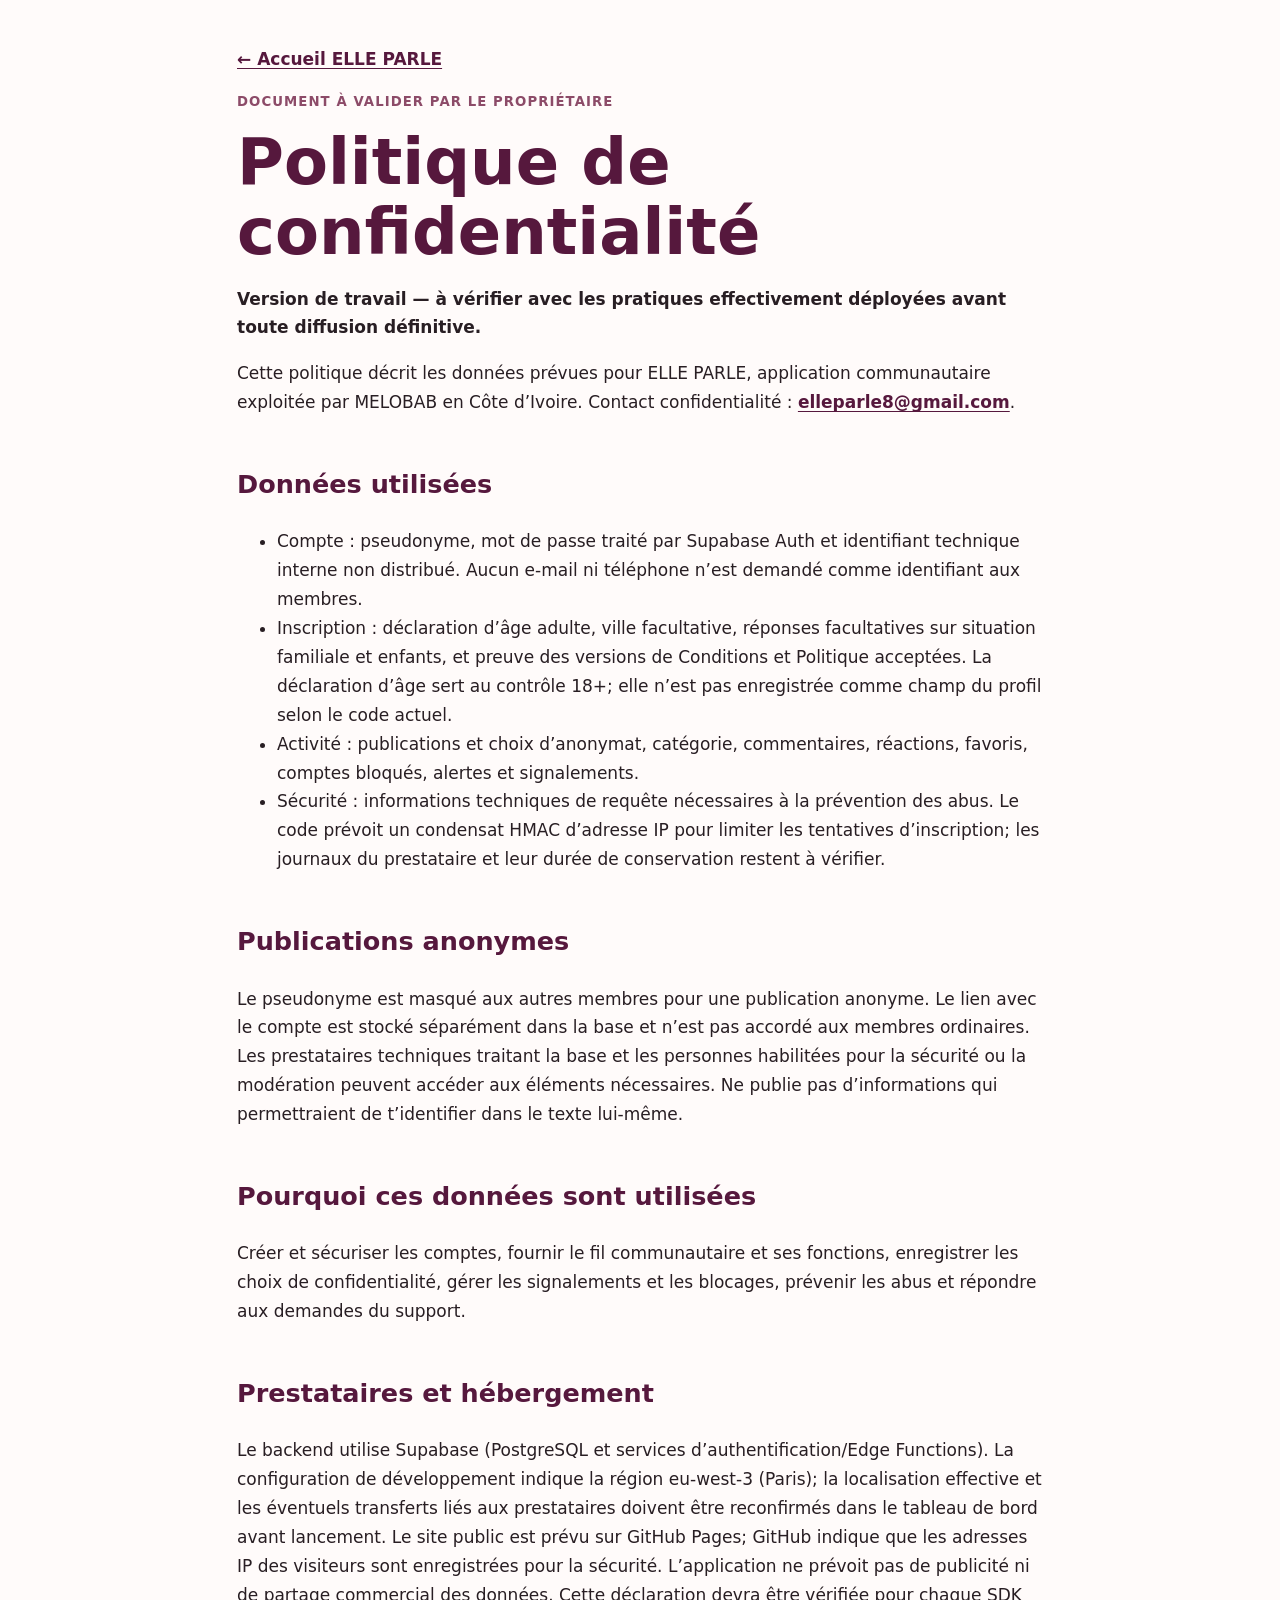
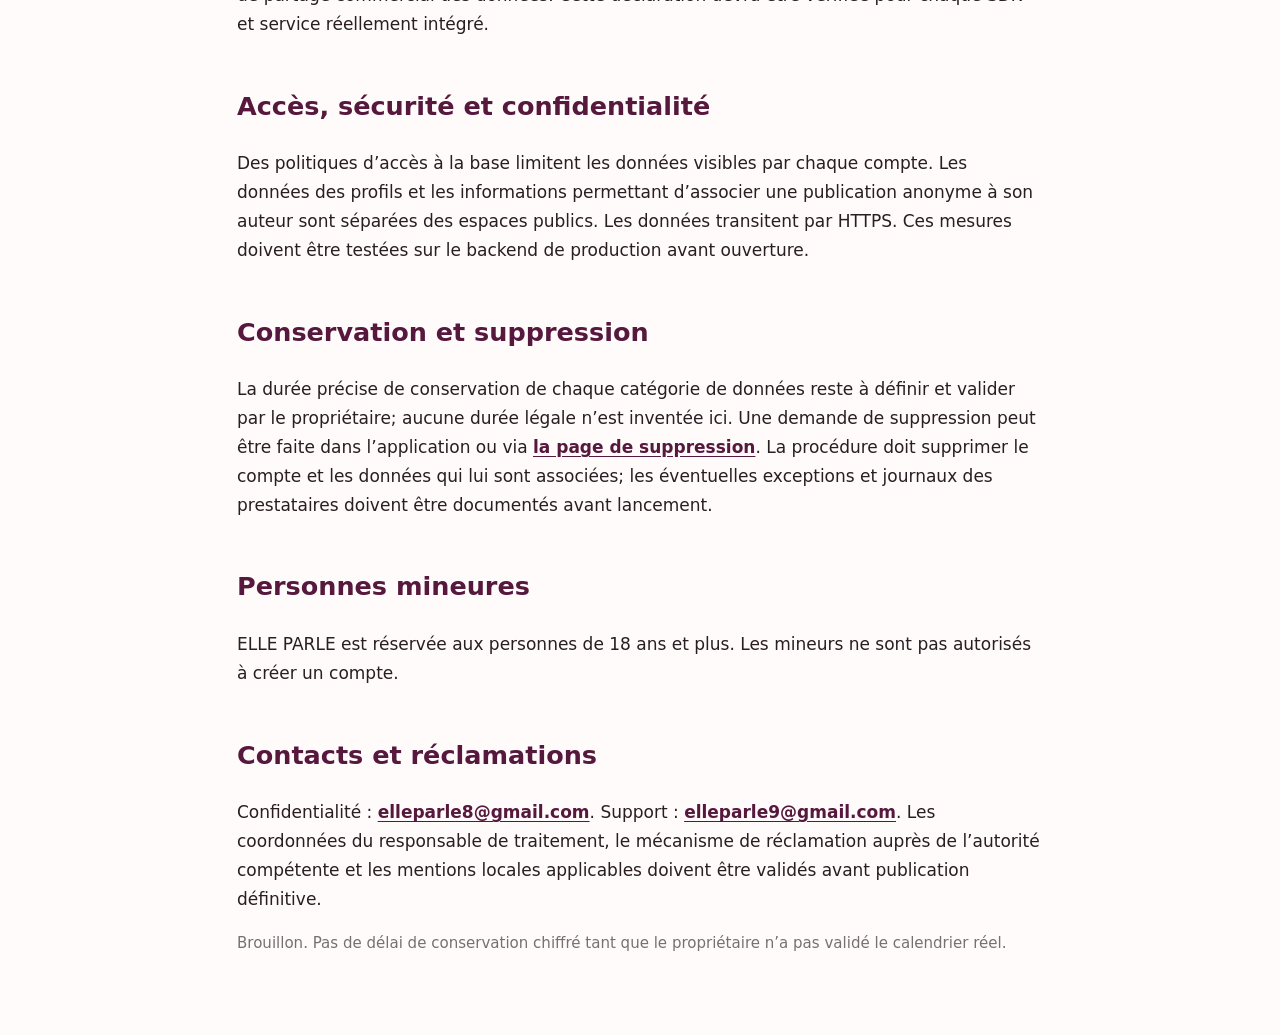
==== confidentialite.html @ 8494625a "Publish ELLE PARLE legal information site" ====
<!doctype html><html lang="fr"><head><meta charset="utf-8"><meta name="viewport" content="width=device-width,initial-scale=1"><title>Politique de confidentialité — ELLE PARLE</title><link rel="stylesheet" href="style.css"></head><body><main class="wrap"><p><a href="index.html">← Accueil ELLE PARLE</a></p><p class="eyebrow">Document à valider par le propriétaire</p><h1>Politique de confidentialité</h1><p><strong>Version de travail — à vérifier avec les pratiques effectivement déployées avant toute diffusion définitive.</strong></p>
<p>Cette politique décrit les données prévues pour ELLE PARLE, application communautaire exploitée par MELOBAB en Côte d’Ivoire. Contact confidentialité : <a href="mailto:elleparle8@gmail.com">elleparle8@gmail.com</a>.</p>
<h2>Données utilisées</h2><ul><li>Compte : pseudonyme, mot de passe traité par Supabase Auth et identifiant technique interne non distribué. Aucun e-mail ni téléphone n’est demandé comme identifiant aux membres.</li><li>Inscription : déclaration d’âge adulte, ville facultative, réponses facultatives sur situation familiale et enfants, et preuve des versions de Conditions et Politique acceptées. La déclaration d’âge sert au contrôle 18+; elle n’est pas enregistrée comme champ du profil selon le code actuel.</li><li>Activité : publications et choix d’anonymat, catégorie, commentaires, réactions, favoris, comptes bloqués, alertes et signalements.</li><li>Sécurité : informations techniques de requête nécessaires à la prévention des abus. Le code prévoit un condensat HMAC d’adresse IP pour limiter les tentatives d’inscription; les journaux du prestataire et leur durée de conservation restent à vérifier.</li></ul>
<h2>Publications anonymes</h2><p>Le pseudonyme est masqué aux autres membres pour une publication anonyme. Le lien avec le compte est stocké séparément dans la base et n’est pas accordé aux membres ordinaires. Les prestataires techniques traitant la base et les personnes habilitées pour la sécurité ou la modération peuvent accéder aux éléments nécessaires. Ne publie pas d’informations qui permettraient de t’identifier dans le texte lui-même.</p>
<h2>Pourquoi ces données sont utilisées</h2><p>Créer et sécuriser les comptes, fournir le fil communautaire et ses fonctions, enregistrer les choix de confidentialité, gérer les signalements et les blocages, prévenir les abus et répondre aux demandes du support.</p>
<h2>Prestataires et hébergement</h2><p>Le backend utilise Supabase (PostgreSQL et services d’authentification/Edge Functions). La configuration de développement indique la région eu-west-3 (Paris); la localisation effective et les éventuels transferts liés aux prestataires doivent être reconfirmés dans le tableau de bord avant lancement. Le site public est prévu sur GitHub Pages; GitHub indique que les adresses IP des visiteurs sont enregistrées pour la sécurité. L’application ne prévoit pas de publicité ni de partage commercial des données. Cette déclaration devra être vérifiée pour chaque SDK et service réellement intégré.</p>
<h2>Accès, sécurité et confidentialité</h2><p>Des politiques d’accès à la base limitent les données visibles par chaque compte. Les données des profils et les informations permettant d’associer une publication anonyme à son auteur sont séparées des espaces publics. Les données transitent par HTTPS. Ces mesures doivent être testées sur le backend de production avant ouverture.</p>
<h2>Conservation et suppression</h2><p>La durée précise de conservation de chaque catégorie de données reste à définir et valider par le propriétaire; aucune durée légale n’est inventée ici. Une demande de suppression peut être faite dans l’application ou via <a href="suppression.html">la page de suppression</a>. La procédure doit supprimer le compte et les données qui lui sont associées; les éventuelles exceptions et journaux des prestataires doivent être documentés avant lancement.</p>
<h2>Personnes mineures</h2><p>ELLE PARLE est réservée aux personnes de 18 ans et plus. Les mineurs ne sont pas autorisés à créer un compte.</p>
<h2>Contacts et réclamations</h2><p>Confidentialité : <a href="mailto:elleparle8@gmail.com">elleparle8@gmail.com</a>. Support : <a href="mailto:elleparle9@gmail.com">elleparle9@gmail.com</a>. Les coordonnées du responsable de traitement, le mécanisme de réclamation auprès de l’autorité compétente et les mentions locales applicables doivent être validés avant publication définitive.</p><p class="note">Brouillon. Pas de délai de conservation chiffré tant que le propriétaire n’a pas validé le calendrier réel.</p></main></body></html>
---- style.css ----
:root{color-scheme:light;--plum:#56183d;--berry:#8c4b68;--blush:#f8e6ed;--ink:#281e23;--muted:#766f73;--line:#d9cdd1}*{box-sizing:border-box}body{margin:0;background:#fffbfa;color:var(--ink);font:17px/1.7 system-ui,-apple-system,"Segoe UI",sans-serif}.wrap{max-width:850px;margin:0 auto;padding:28px 22px 64px}header{padding:30px 0 22px;border-bottom:1px solid var(--line)}h1{font-size:clamp(2.3rem,7vw,4rem);line-height:1.1;color:var(--plum);margin:.2em 0}.eyebrow{font-weight:700;letter-spacing:.08em;text-transform:uppercase;color:var(--berry);font-size:.83rem}h2{color:var(--plum);margin-top:1.8em}h3{margin-top:1.5em;color:var(--berry)}a{color:var(--plum);font-weight:650;text-underline-offset:3px}.draft{margin:24px 0;padding:16px 18px;border-left:5px solid var(--berry);border-radius:8px;background:var(--blush)}.links{padding-left:1.3em}.links li{padding:6px 0}section{margin:26px 0}footer{margin-top:48px;padding-top:18px;border-top:1px solid var(--line);font-size:.9rem;color:var(--muted)}.actions{display:flex;flex-wrap:wrap;gap:12px;margin:20px 0}.button{display:inline-block;padding:11px 16px;background:var(--plum);color:white;text-decoration:none;border-radius:8px}.note{color:var(--muted);font-size:.94rem}.box{padding:16px;background:white;border:1px solid var(--line);border-radius:10px}label{display:block;margin:14px 0 6px}input,textarea{font:inherit;width:100%;padding:11px;border:1px solid var(--line);border-radius:7px}textarea{min-height:100px}button{font:inherit;cursor:pointer}
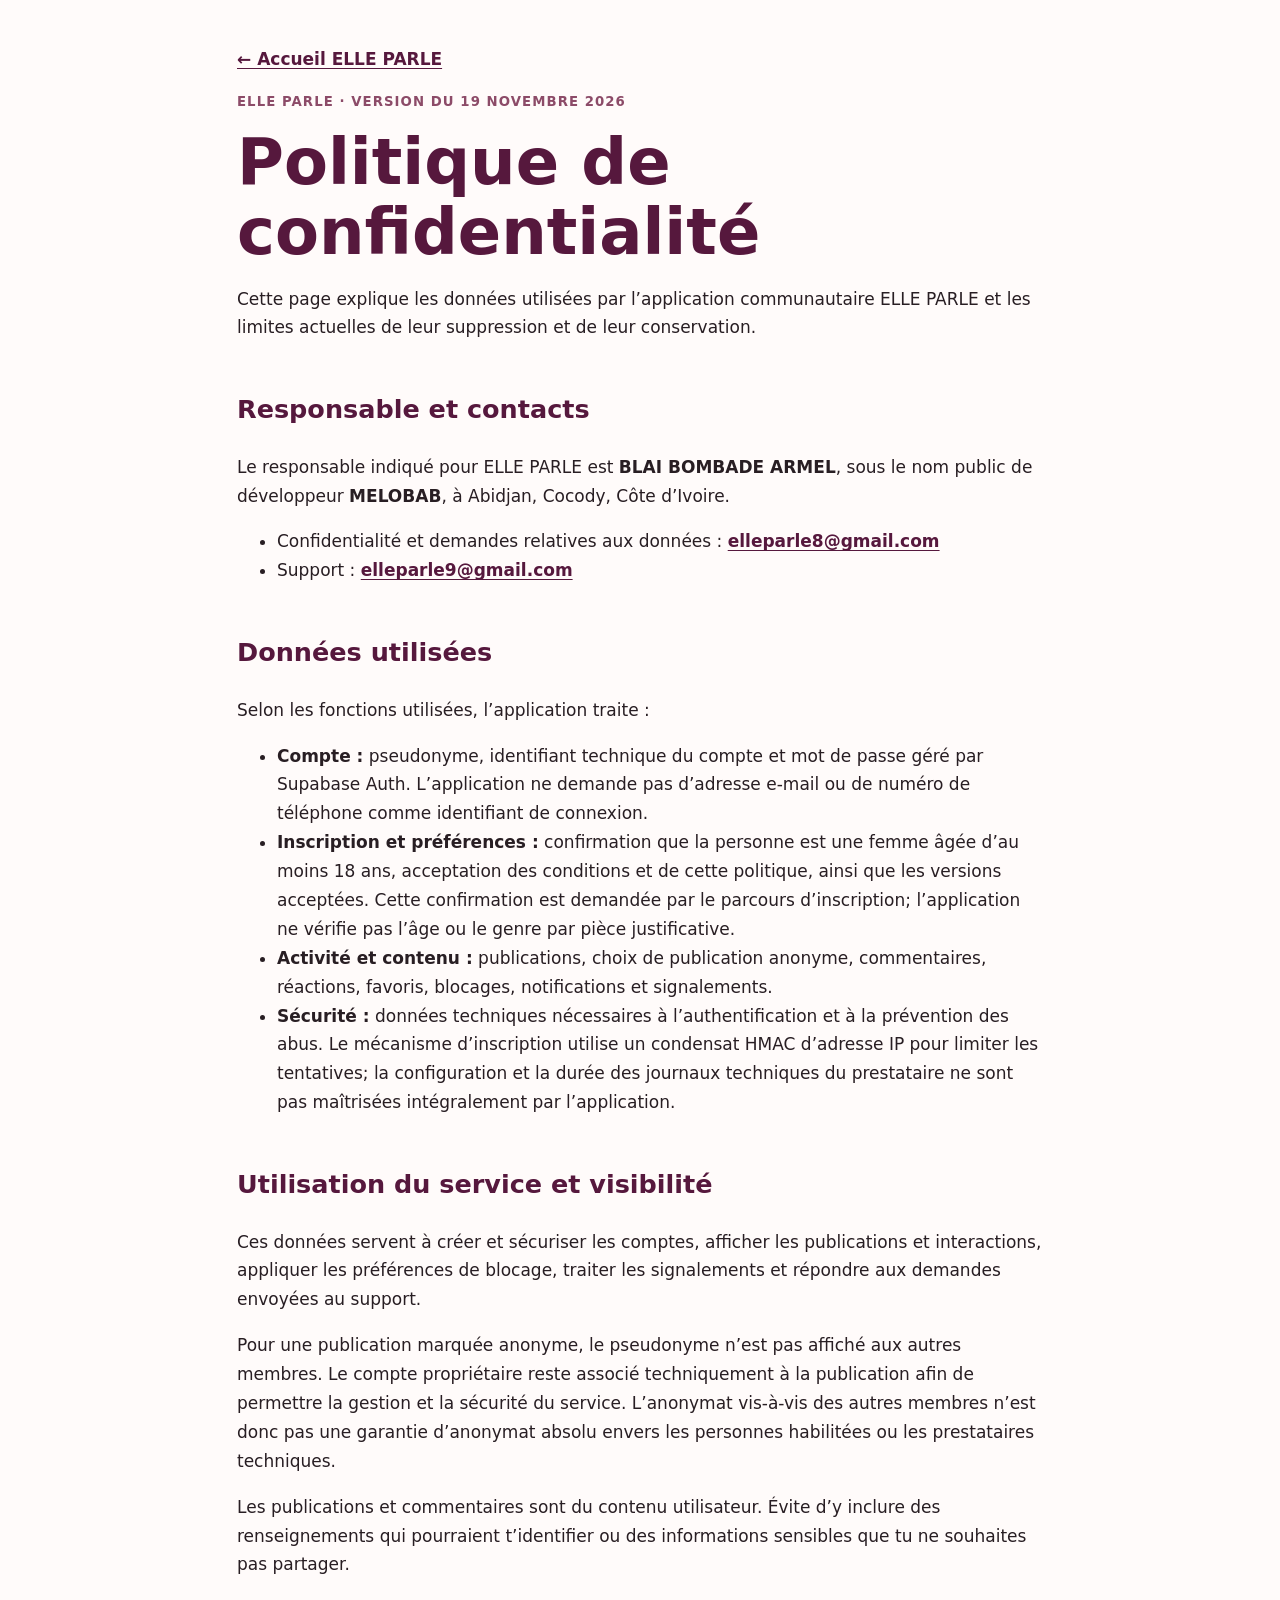
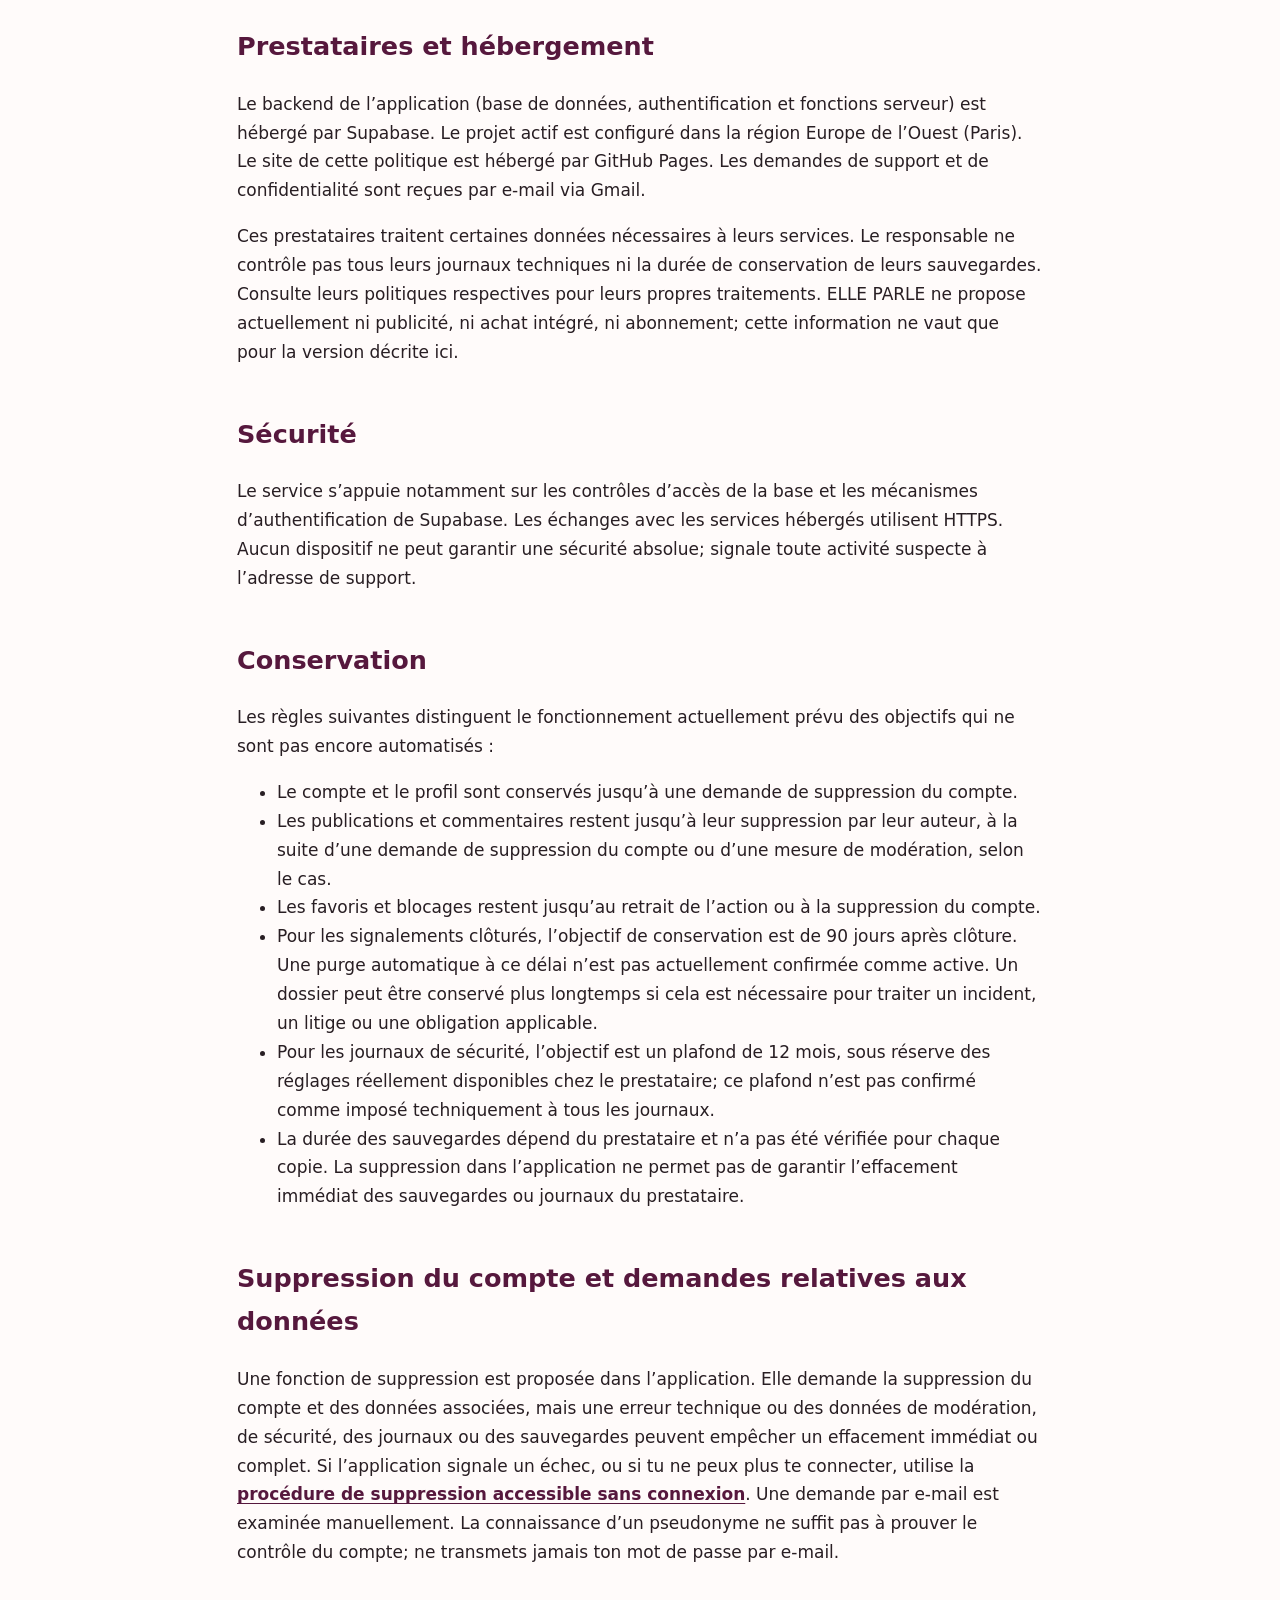
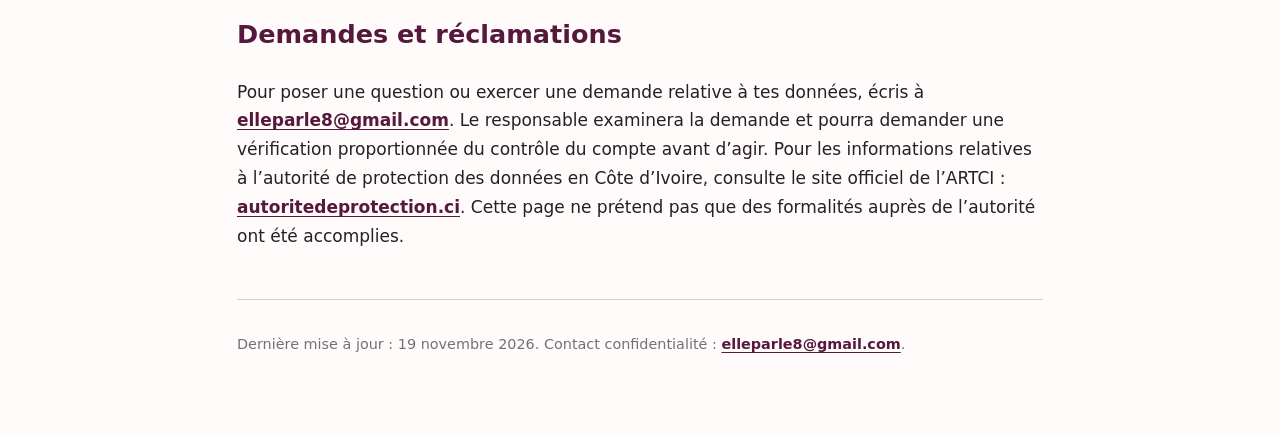
==== commit 752aa303: "Publish factual ELLE PARLE privacy policy" ====
--- a/confidentialite.html
+++ b/confidentialite.html
@@ -1,10 +1,65 @@
-<!doctype html><html lang="fr"><head><meta charset="utf-8"><meta name="viewport" content="width=device-width,initial-scale=1"><title>Politique de confidentialité — ELLE PARLE</title><link rel="stylesheet" href="style.css"></head><body><main class="wrap"><p><a href="index.html">← Accueil ELLE PARLE</a></p><p class="eyebrow">Document à valider par le propriétaire</p><h1>Politique de confidentialité</h1><p><strong>Version de travail — à vérifier avec les pratiques effectivement déployées avant toute diffusion définitive.</strong></p>
-<p>Cette politique décrit les données prévues pour ELLE PARLE, application communautaire exploitée par MELOBAB en Côte d’Ivoire. Contact confidentialité : <a href="mailto:elleparle8@gmail.com">elleparle8@gmail.com</a>.</p>
-<h2>Données utilisées</h2><ul><li>Compte : pseudonyme, mot de passe traité par Supabase Auth et identifiant technique interne non distribué. Aucun e-mail ni téléphone n’est demandé comme identifiant aux membres.</li><li>Inscription : déclaration d’âge adulte, ville facultative, réponses facultatives sur situation familiale et enfants, et preuve des versions de Conditions et Politique acceptées. La déclaration d’âge sert au contrôle 18+; elle n’est pas enregistrée comme champ du profil selon le code actuel.</li><li>Activité : publications et choix d’anonymat, catégorie, commentaires, réactions, favoris, comptes bloqués, alertes et signalements.</li><li>Sécurité : informations techniques de requête nécessaires à la prévention des abus. Le code prévoit un condensat HMAC d’adresse IP pour limiter les tentatives d’inscription; les journaux du prestataire et leur durée de conservation restent à vérifier.</li></ul>
-<h2>Publications anonymes</h2><p>Le pseudonyme est masqué aux autres membres pour une publication anonyme. Le lien avec le compte est stocké séparément dans la base et n’est pas accordé aux membres ordinaires. Les prestataires techniques traitant la base et les personnes habilitées pour la sécurité ou la modération peuvent accéder aux éléments nécessaires. Ne publie pas d’informations qui permettraient de t’identifier dans le texte lui-même.</p>
-<h2>Pourquoi ces données sont utilisées</h2><p>Créer et sécuriser les comptes, fournir le fil communautaire et ses fonctions, enregistrer les choix de confidentialité, gérer les signalements et les blocages, prévenir les abus et répondre aux demandes du support.</p>
-<h2>Prestataires et hébergement</h2><p>Le backend utilise Supabase (PostgreSQL et services d’authentification/Edge Functions). La configuration de développement indique la région eu-west-3 (Paris); la localisation effective et les éventuels transferts liés aux prestataires doivent être reconfirmés dans le tableau de bord avant lancement. Le site public est prévu sur GitHub Pages; GitHub indique que les adresses IP des visiteurs sont enregistrées pour la sécurité. L’application ne prévoit pas de publicité ni de partage commercial des données. Cette déclaration devra être vérifiée pour chaque SDK et service réellement intégré.</p>
-<h2>Accès, sécurité et confidentialité</h2><p>Des politiques d’accès à la base limitent les données visibles par chaque compte. Les données des profils et les informations permettant d’associer une publication anonyme à son auteur sont séparées des espaces publics. Les données transitent par HTTPS. Ces mesures doivent être testées sur le backend de production avant ouverture.</p>
-<h2>Conservation et suppression</h2><p>La durée précise de conservation de chaque catégorie de données reste à définir et valider par le propriétaire; aucune durée légale n’est inventée ici. Une demande de suppression peut être faite dans l’application ou via <a href="suppression.html">la page de suppression</a>. La procédure doit supprimer le compte et les données qui lui sont associées; les éventuelles exceptions et journaux des prestataires doivent être documentés avant lancement.</p>
-<h2>Personnes mineures</h2><p>ELLE PARLE est réservée aux personnes de 18 ans et plus. Les mineurs ne sont pas autorisés à créer un compte.</p>
-<h2>Contacts et réclamations</h2><p>Confidentialité : <a href="mailto:elleparle8@gmail.com">elleparle8@gmail.com</a>. Support : <a href="mailto:elleparle9@gmail.com">elleparle9@gmail.com</a>. Les coordonnées du responsable de traitement, le mécanisme de réclamation auprès de l’autorité compétente et les mentions locales applicables doivent être validés avant publication définitive.</p><p class="note">Brouillon. Pas de délai de conservation chiffré tant que le propriétaire n’a pas validé le calendrier réel.</p></main></body></html>
+<!doctype html>
+<html lang="fr">
+<head>
+  <meta charset="utf-8">
+  <meta name="viewport" content="width=device-width, initial-scale=1">
+  <meta name="description" content="Politique de confidentialité de l’application ELLE PARLE.">
+  <title>Politique de confidentialité — ELLE PARLE</title>
+  <link rel="stylesheet" href="style.css">
+</head>
+<body>
+<main class="wrap">
+  <p><a href="index.html">← Accueil ELLE PARLE</a></p>
+  <p class="eyebrow">ELLE PARLE · Version du 19 novembre 2026</p>
+  <h1>Politique de confidentialité</h1>
+  <p>Cette page explique les données utilisées par l’application communautaire ELLE PARLE et les limites actuelles de leur suppression et de leur conservation.</p>
+
+  <h2>Responsable et contacts</h2>
+  <p>Le responsable indiqué pour ELLE PARLE est <strong>BLAI BOMBADE ARMEL</strong>, sous le nom public de développeur <strong>MELOBAB</strong>, à Abidjan, Cocody, Côte d’Ivoire.</p>
+  <ul>
+    <li>Confidentialité et demandes relatives aux données : <a href="mailto:elleparle8@gmail.com">elleparle8@gmail.com</a></li>
+    <li>Support : <a href="mailto:elleparle9@gmail.com">elleparle9@gmail.com</a></li>
+  </ul>
+
+  <h2>Données utilisées</h2>
+  <p>Selon les fonctions utilisées, l’application traite :</p>
+  <ul>
+    <li><strong>Compte :</strong> pseudonyme, identifiant technique du compte et mot de passe géré par Supabase Auth. L’application ne demande pas d’adresse e-mail ou de numéro de téléphone comme identifiant de connexion.</li>
+    <li><strong>Inscription et préférences :</strong> confirmation que la personne est une femme âgée d’au moins 18 ans, acceptation des conditions et de cette politique, ainsi que les versions acceptées. Cette confirmation est demandée par le parcours d’inscription; l’application ne vérifie pas l’âge ou le genre par pièce justificative.</li>
+    <li><strong>Activité et contenu :</strong> publications, choix de publication anonyme, commentaires, réactions, favoris, blocages, notifications et signalements.</li>
+    <li><strong>Sécurité :</strong> données techniques nécessaires à l’authentification et à la prévention des abus. Le mécanisme d’inscription utilise un condensat HMAC d’adresse IP pour limiter les tentatives; la configuration et la durée des journaux techniques du prestataire ne sont pas maîtrisées intégralement par l’application.</li>
+  </ul>
+
+  <h2>Utilisation du service et visibilité</h2>
+  <p>Ces données servent à créer et sécuriser les comptes, afficher les publications et interactions, appliquer les préférences de blocage, traiter les signalements et répondre aux demandes envoyées au support.</p>
+  <p>Pour une publication marquée anonyme, le pseudonyme n’est pas affiché aux autres membres. Le compte propriétaire reste associé techniquement à la publication afin de permettre la gestion et la sécurité du service. L’anonymat vis-à-vis des autres membres n’est donc pas une garantie d’anonymat absolu envers les personnes habilitées ou les prestataires techniques.</p>
+  <p>Les publications et commentaires sont du contenu utilisateur. Évite d’y inclure des renseignements qui pourraient t’identifier ou des informations sensibles que tu ne souhaites pas partager.</p>
+
+  <h2>Prestataires et hébergement</h2>
+  <p>Le backend de l’application (base de données, authentification et fonctions serveur) est hébergé par Supabase. Le projet actif est configuré dans la région Europe de l’Ouest (Paris). Le site de cette politique est hébergé par GitHub Pages. Les demandes de support et de confidentialité sont reçues par e-mail via Gmail.</p>
+  <p>Ces prestataires traitent certaines données nécessaires à leurs services. Le responsable ne contrôle pas tous leurs journaux techniques ni la durée de conservation de leurs sauvegardes. Consulte leurs politiques respectives pour leurs propres traitements. ELLE PARLE ne propose actuellement ni publicité, ni achat intégré, ni abonnement; cette information ne vaut que pour la version décrite ici.</p>
+
+  <h2>Sécurité</h2>
+  <p>Le service s’appuie notamment sur les contrôles d’accès de la base et les mécanismes d’authentification de Supabase. Les échanges avec les services hébergés utilisent HTTPS. Aucun dispositif ne peut garantir une sécurité absolue; signale toute activité suspecte à l’adresse de support.</p>
+
+  <h2>Conservation</h2>
+  <p>Les règles suivantes distinguent le fonctionnement actuellement prévu des objectifs qui ne sont pas encore automatisés :</p>
+  <ul>
+    <li>Le compte et le profil sont conservés jusqu’à une demande de suppression du compte.</li>
+    <li>Les publications et commentaires restent jusqu’à leur suppression par leur auteur, à la suite d’une demande de suppression du compte ou d’une mesure de modération, selon le cas.</li>
+    <li>Les favoris et blocages restent jusqu’au retrait de l’action ou à la suppression du compte.</li>
+    <li>Pour les signalements clôturés, l’objectif de conservation est de 90 jours après clôture. Une purge automatique à ce délai n’est pas actuellement confirmée comme active. Un dossier peut être conservé plus longtemps si cela est nécessaire pour traiter un incident, un litige ou une obligation applicable.</li>
+    <li>Pour les journaux de sécurité, l’objectif est un plafond de 12 mois, sous réserve des réglages réellement disponibles chez le prestataire; ce plafond n’est pas confirmé comme imposé techniquement à tous les journaux.</li>
+    <li>La durée des sauvegardes dépend du prestataire et n’a pas été vérifiée pour chaque copie. La suppression dans l’application ne permet pas de garantir l’effacement immédiat des sauvegardes ou journaux du prestataire.</li>
+  </ul>
+
+  <h2>Suppression du compte et demandes relatives aux données</h2>
+  <p>Une fonction de suppression est proposée dans l’application. Elle demande la suppression du compte et des données associées, mais une erreur technique ou des données de modération, de sécurité, des journaux ou des sauvegardes peuvent empêcher un effacement immédiat ou complet. Si l’application signale un échec, ou si tu ne peux plus te connecter, utilise la <a href="suppression.html">procédure de suppression accessible sans connexion</a>. Une demande par e-mail est examinée manuellement. La connaissance d’un pseudonyme ne suffit pas à prouver le contrôle du compte; ne transmets jamais ton mot de passe par e-mail.</p>
+
+  <h2>Demandes et réclamations</h2>
+  <p>Pour poser une question ou exercer une demande relative à tes données, écris à <a href="mailto:elleparle8@gmail.com">elleparle8@gmail.com</a>. Le responsable examinera la demande et pourra demander une vérification proportionnée du contrôle du compte avant d’agir. Pour les informations relatives à l’autorité de protection des données en Côte d’Ivoire, consulte le site officiel de l’ARTCI : <a href="https://www.autoritedeprotection.ci/">autoritedeprotection.ci</a>. Cette page ne prétend pas que des formalités auprès de l’autorité ont été accomplies.</p>
+
+  <footer><p>Dernière mise à jour : 19 novembre 2026. Contact confidentialité : <a href="mailto:elleparle8@gmail.com">elleparle8@gmail.com</a>.</p></footer>
+</main>
+</body>
+</html>
